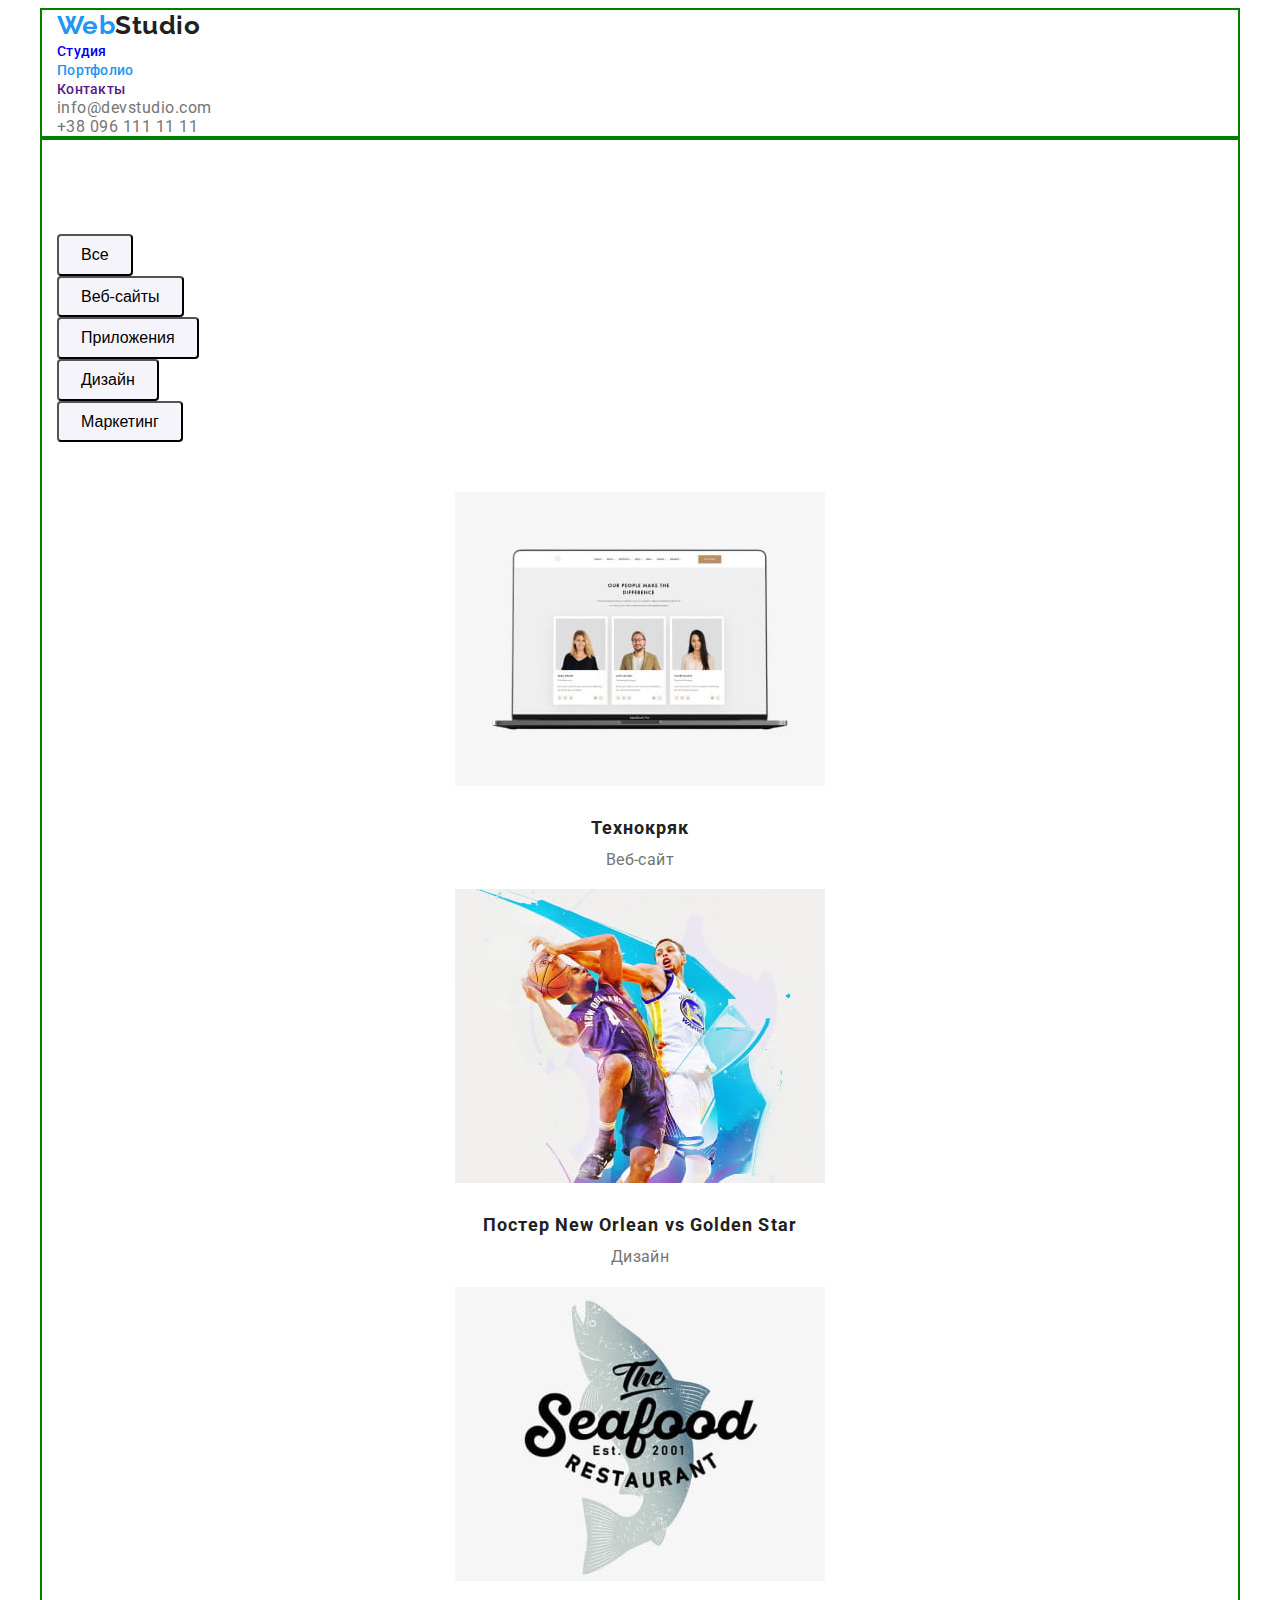
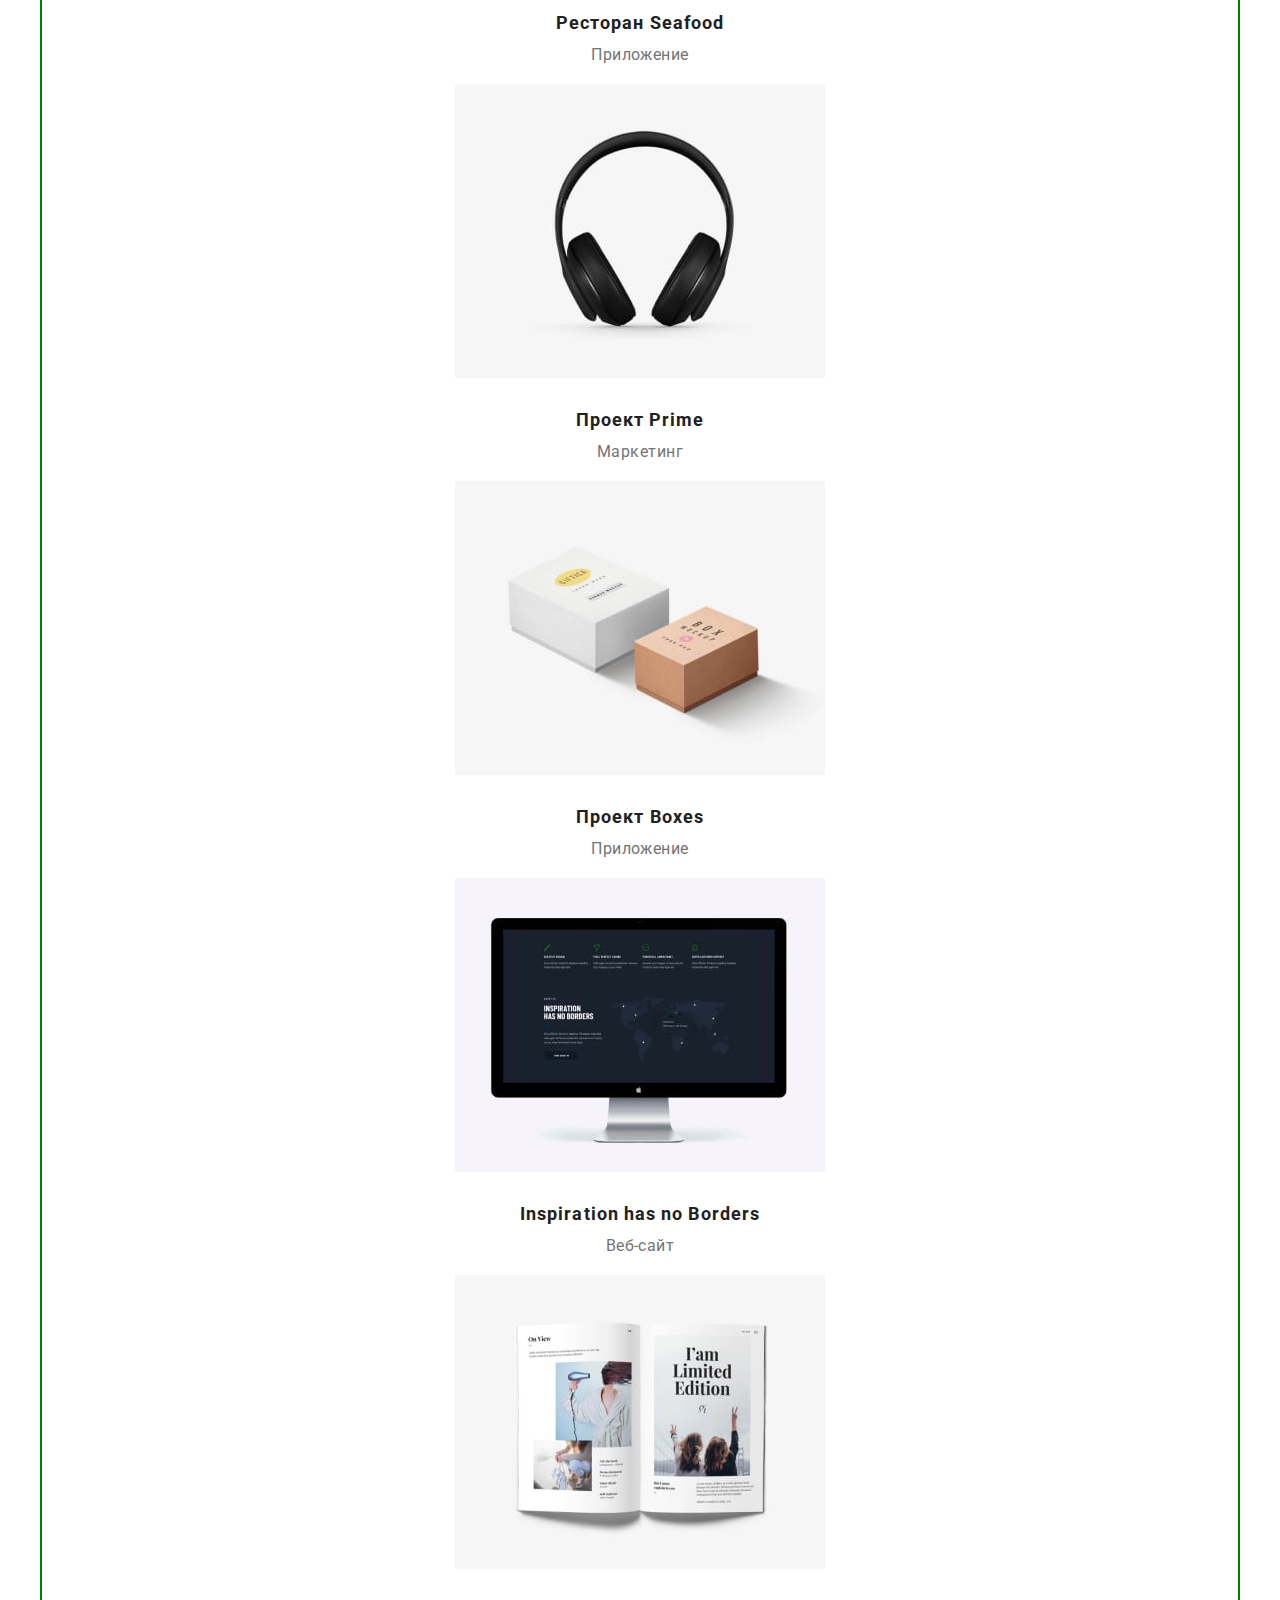
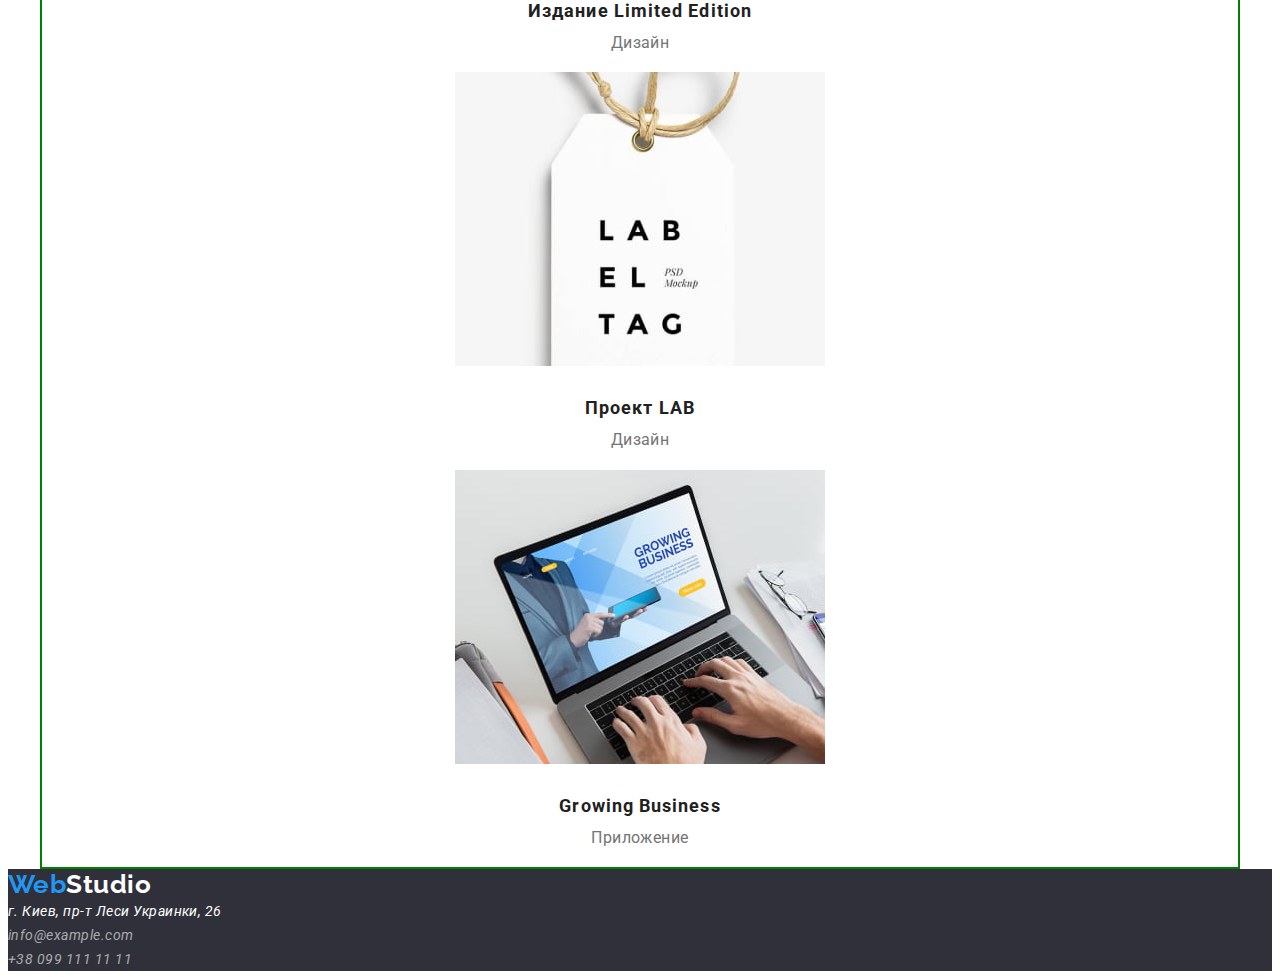
==== portfolio.html @ 25abe807 "no-flex" ====
<!DOCTYPE html>
<html lang="en">

<head>
    <meta charset="UTF-8">
    <meta http-equiv="X-UA-Compatible" content="IE=edge">
    <meta name="viewport" content="width=device-width, initial-scale=1.0">
    <title>Web Studio</title>
    <link
        href="https://fonts.googleapis.com/css2?family=Oleo+Script&family=Raleway:wght@700&family=Roboto:wght@400;500;700;900&display=swap"
        rel="stylesheet">
    <link rel="stylesheet" href="./css/styles.css">
</head>

<body>

    <!--Шапка-->
    <header class="header">
        <div class="container">
            <nav>
                <a href='./index.html' lang="en" class="header-logo">Web<span class="studio-header">Studio</span></a>
            
                <ul lang="ru" class="header-nav list">
                    <li><a href='./index.html' class="nav-li">Студия</a></li>
                    <li><a href='./portfolio.html' class="nav-li current">Портфолио</a></li>
                    <li><a href='' class="nav-li">Контакты</a></li>
                </ul>
            
            </nav>
            
            <ul class="header-contacts list">
                <li><a href='mailto:info@devstudio.com' class="contacts-li">info@devstudio.com</a></li>
                <li><a href='tel:+380961111111' class="contacts-li">+38 096 111 11 11</a></li>
            </ul>
        </div>
    </header>

    <!--Главный контент-->
    <main>
        <div class="container">
            <h1 hidden>Проэкты с фильтром</h1>
            <ul class="filter-list list">
                <li> <button type="button" class="button all"> Все </button></li>
                <li> <button type="button" class="button web-sites"> Веб-сайты </button></li>
                <li> <button type="button" class="button apps"> Приложения </button></li>
                <li> <button type="button" class="button design"> Дизайн </button></li>
                <li> <button type="button" class="button marketing"> Маркетинг </button></li>
            </ul>
            
            <ul class="projects-list list">
                <li class="projects-card">
                    <img src="./images/portfolio-technokryak-min.jpg" alt="notebook-with-three-personals" width="370" height="294">
                    <h2 class="title"> Технокряк</h2>
                    <p class="description">Веб-сайт</p>
                </li>
                <li class="projects-card">
                    <img src="./images/portfolio-poster-new-orlean-vs-golden-star-min.jpg" alt="two-basketballers" width="370"
                        height="294">
                    <h2 class="title"> Постер New Orlean vs Golden Star</h2>
                    <p class="description"> Дизайн</p>
                </li>
                <li class="projects-card">
                    <img src="./images/portfolio-restaurant-seafood-min.jpg" alt="logo-with-fish" width="370" height="294">
                    <h2 class="title"> Ресторан Seafood</h2>
                    <p class="description"> Приложение</p>
                </li>
                <li class="projects-card">
                    <img src="./images/portfolio-project-prime-min.jpg" alt="black-headphones" width="370" height="294">
                    <h2 class="title"> Проект Prime</h2>
                    <p class="description"> Маркетинг</p>
                </li>
                <li class="projects-card">
                    <img src="./images/portfolio-project-boxes-min.jpg" alt="two-boxes" width="370" height="294">
                    <h2 class="title"> Проект Boxes</h2>
                    <p class="description"> Приложение</p>
                </li>
                <li class="projects-card">
                    <img src="./images/portfolio-inspiration-has-no-borders-min.jpg" alt="monitor-with-world-map" width="370"
                        height="294">
                    <h2 class="title"> Inspiration has no Borders</h2>
                    <p class="description"> Веб-сайт</p>
                </li>
                <li class="projects-card">
                    <img src="./images/portfolio-magazine-limited-edition-min.jpg" alt="unfolded-magazine" width="370" height="294">
                    <h2 class="title"> Издание Limited Edition</h2>
                    <p class="description"> Дизайн</p>
                </li>
                <li class="projects-card">
                    <img src="./images/portfolio-project-lab-min.jpg" alt="sticker-label-tag" width="370" height="294">
                    <h2 class="title"> Проект LAB</h2>
                    <p class="description"> Дизайн</p>
                </li>
                <li class="projects-card">
                    <img src="./images/portfolio-growing-business-min.jpg" alt="two-hands-and-notebook" width="370" height="294">
                    <h2 class="title"> Growing Business</h2>
                    <p class="description"> Приложение</p>
                </li class="projects-card">
            </ul>
        </div>
    </main>

    <!--Футер-->
    <footer class="footer">
        <a href='./index.html' lang="en" class="footer-logo">Web<span class="studio-footer">Studio</span></a>
        <address class="footer-adreess">
            г. Киев, пр-т Леси Украинки, 26 <br>
            <a href='mailto:info@example.com' class='footer-li'>info@example.com</a> <br>
            <a href='tel:+380991111111' class='footer-li'>+38 099 111 11 11</a> <br>
        </address>        
    </footer>
</body>
</html>
---- css/styles.css ----
:root {
  --background-dark-gray-color: #2f303a;
  --background-gray-color: #f5f4fa;
  --text-blue-color: #2196f3;
  --btn-hover-blue-color: #188ce8;
  --text-black-color: #212121; /* Primary text color */
  --text-gray-color: #757575;
  --text-color-white-transparent: rgba(255, 255, 255, 0.6);
  --white-color: #ffffff; /* Primaty background c  */
}
/* ----------------- */

html {
  box-sizing: border-box;
}

*,
*::before,
*::after {
  box-sizing: inherit;
}

body {
  color: var(--text-black-color);
  background-color: var(--white-color);

  font-family: Roboto, sans-serif;
  font-weight: 400;
  letter-spacing: 0.03em;
}

h2 {
  font-weight: 700;
  font-size: 36px;
  line-height: 1.7;
  text-align: center;
}

h1,
h2,
h3,
h4,
h5,
h6,
ul,
p {
  margin-top: 0;
  margin-bottom: 0;
  padding: 0;
}

.list {
  list-style-type: none;
}

.container {
  width: 1200px;
  padding-left: 15px;
  padding-right: 15px;
  margin: 0 auto;

  border: 2px solid green;
}

/* ----------------- */

/* Шапка и Футер*/

.studio-header {
  color: var(--text-black-color);
}

.studio-footer {
  color: var(--white-color);
}

.header-logo,
.footer-logo {
  color: var(--text-blue-color);

  font-family: Raleway;
  font-weight: 700;
  font-size: 26px;
  line-height: 1.2;
  text-decoration: none;
}

.nav-li {
  font-weight: 500;
  font-size: 14px;
  line-height: 1.14;
  letter-spacing: 0.02em;
  text-decoration: none;
}

.current {
  color: var(--text-blue-color);
}

.contacts-li {
  color: var(--text-gray-color);
  text-decoration: none;
}

.header-nav .nav-li:hover,
.header-nav .nav-li:focus,
.header-contacts .contacts-li:hover,
.header-contacts .contacts-li:focus,
.footer-li:hover,
.footer-li:focus {
  color: var(--text-blue-color);
}

.footer {
  background-color: var(--background-dark-gray-color);
  text-decoration: none;
}

.footer-adreess {
  color: var(--white-color);

  font-size: 14px;
  line-height: 1.7;
}

.footer-li {
  color: var(--text-color-white-transparent);
  text-decoration: none;
}

/* Основной контент */

/* "Герой" */

.hero {
  margin-bottom: 94px;

  background-color: var(--background-dark-gray-color);

  text-align: center;
}

.hero > .hero-title {
  margin-bottom: 30px;

  color: var(--white-color);

  font-weight: 900;
  font-size: 44px;
  line-height: 1.36;
  letter-spacing: 0.06em;
  text-transform: uppercase;
}

.hero-button {
  display: inline-block;
  padding: 10px 32px;

  border-radius: 4px;
  background-color: var(--text-blue-color);
  color: var(--white-color);
  border: 1px solid transparent;

  font-weight: 700;
  font-size: 16px;
  line-height: 1.9;
  text-align: center;
  letter-spacing: 0.06em;
  cursor: pointer;
}

.hero-button:hover,
.hero-button:focus {
  background-color: var(--btn-hover-blue-color);
  color: var(--white-color);
}

/* Секция: Преимущества организации */
.section.main-advantages {
  margin-bottom: 94px;
}

.main-advantages .title {
  margin-top: 0;
  margin-bottom: 10px;

  font-weight: 700;
  font-size: 14px;
  line-height: 1.14;
  text-transform: uppercase;
}

.main-advantages .description {
  margin: 0;

  color: var(--text-gray-color);
  font-size: 14px;
  line-height: 1.7;
}

/*Секция: Чем мы занимаемся*/

.section.working {
  margin-bottom: 94px;
}

.section.working > .section-title {
  margin-bottom: 50px;
}

/* Секция: Наша команда + проэкты с Портфолио (portfolio.html) */
.section.personal {
  padding-top: 94px;
  padding-bottom: 94px;

  background-color: var(--background-gray-color);
  text-align: center;
}

.personal-card .title {
  margin-top: 30px;
  margin-bottom: 10px;
}

.personal-card .description {
  margin-bottom: 30px;
}

.section.personal .section-title {
  margin-bottom: 50px;
}

.personal-card .title,
.personal-card .description {
  font-weight: 500;
  font-size: 16px;
  line-height: 1.2;
  text-align: center;
}

.personal-card .description,
.projects-card .description {
  color: var(--text-gray-color);

  font-size: 16px;
  line-height: 1.2;
  text-align: center;
}

.projects-card .title {
  font-weight: 700;
  font-size: 18px;
  line-height: 2;
  letter-spacing: 0.06em;
}

/* Фильтр */
.projects-card {
  text-align: center;
}

.filter-list {
  margin-top: 94px;
  margin-bottom: 50px;
}

.filter-list .button {
  padding: 6px 22px;

  background-color: var(--background-gray-color);
  color: var (--text-black-color);

  font-weight: 500;
  font-size: 16px;
  line-height: 1.6;
  text-align: center;
  cursor: pointer;
  border-radius: 4px;
}

.filter-list .button:hover,
.filter-list .button:focus {
  background-color: var(--text-blue-color);
  color: var(--white-color);
}

.projects-card > .title {
  margin-top: 20px;
  margin-bottom: 4px;
}

.projects-card > .description {
  margin-bottom: 20px;
}
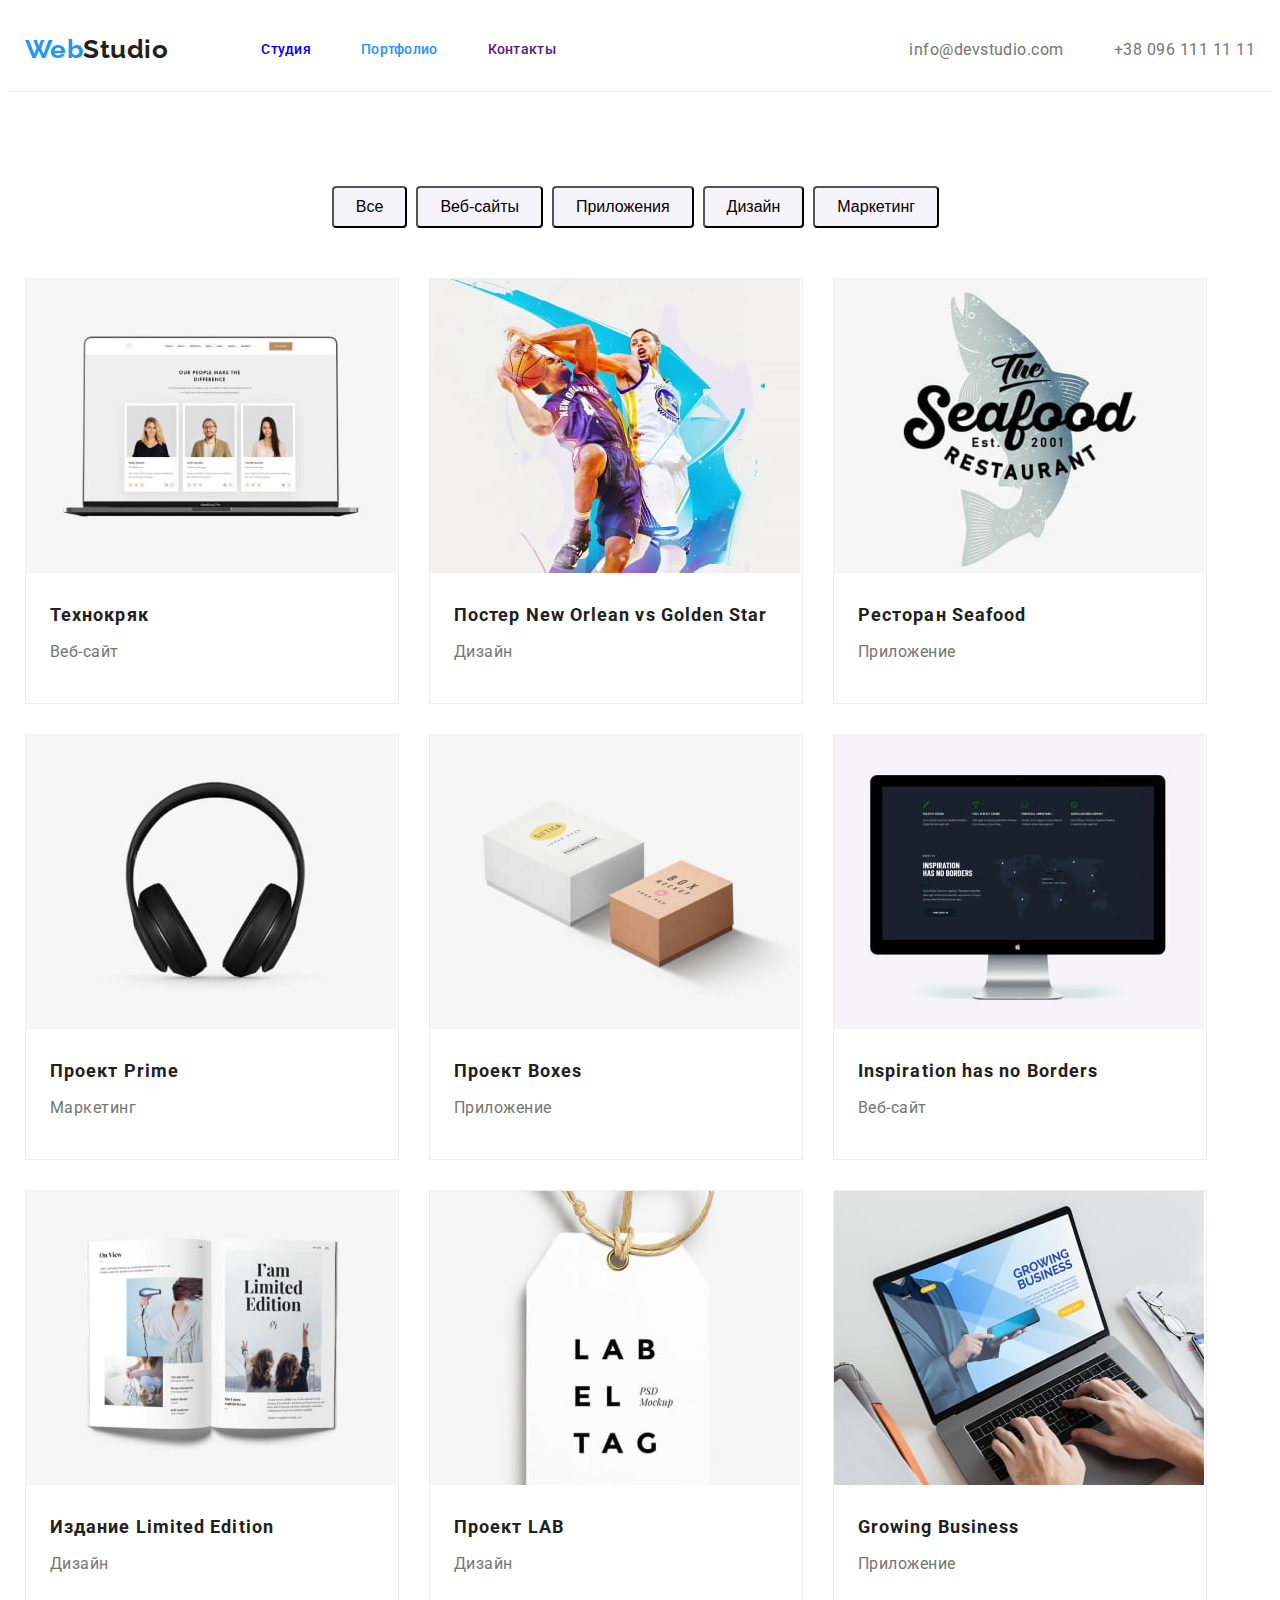
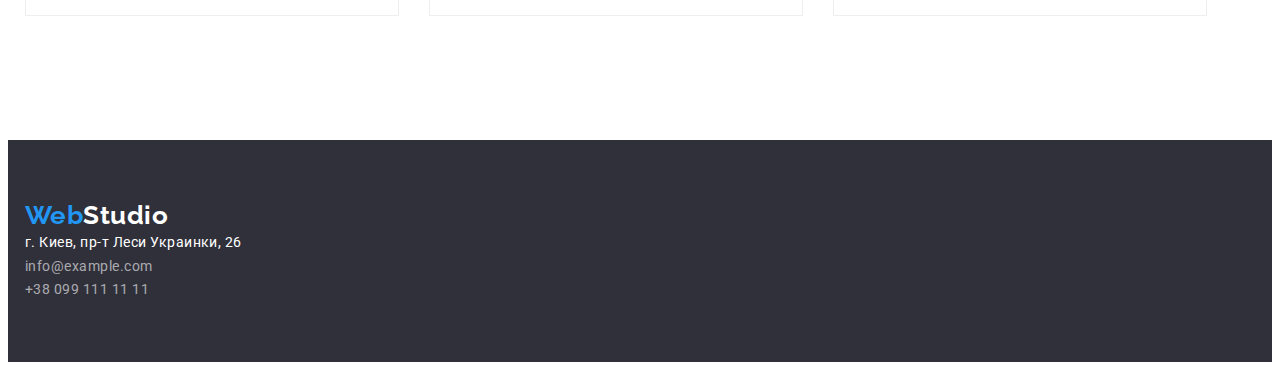
==== commit 9f099425: "flex" ====
--- a/portfolio.html
+++ b/portfolio.html
@@ -6,6 +6,9 @@
     <meta http-equiv="X-UA-Compatible" content="IE=edge">
     <meta name="viewport" content="width=device-width, initial-scale=1.0">
     <title>Web Studio</title>
+    <link rel="stylesheet" href="https://cdnjs.cloudflare.com/ajax/libs/modern-normalize/1.1.0/modern-normalize.min.css"
+        integrity="sha512-wpPYUAdjBVSE4KJnH1VR1HeZfpl1ub8YT/NKx4PuQ5NmX2tKuGu6U/JRp5y+Y8XG2tV+wKQpNHVUX03MfMFn9Q=="
+        crossorigin="anonymous" referrerpolicy="no-referrer" />
     <link
         href="https://fonts.googleapis.com/css2?family=Oleo+Script&family=Raleway:wght@700&family=Roboto:wght@400;500;700;900&display=swap"
         rel="stylesheet">
@@ -16,35 +19,35 @@
 
     <!--Шапка-->
     <header class="header">
-        <div class="container">
-            <nav>
+        <div class="container main-nav">
+            <nav class="site-nav main-nav">
                 <a href='./index.html' lang="en" class="header-logo">Web<span class="studio-header">Studio</span></a>
-            
+    
                 <ul lang="ru" class="header-nav list">
-                    <li><a href='./index.html' class="nav-li">Студия</a></li>
-                    <li><a href='./portfolio.html' class="nav-li current">Портфолио</a></li>
-                    <li><a href='' class="nav-li">Контакты</a></li>
+                    <li class="nav-item"><a href='./index.html' class="nav-link">Студия</a></li>
+                    <li class="nav-item"><a href='./portfolio.html' class="nav-link current">Портфолио</a></li>
+                    <li class="nav-item"><a href='' class="nav-link">Контакты</a></li>
                 </ul>
-            
             </nav>
-            
-            <ul class="header-contacts list">
-                <li><a href='mailto:info@devstudio.com' class="contacts-li">info@devstudio.com</a></li>
-                <li><a href='tel:+380961111111' class="contacts-li">+38 096 111 11 11</a></li>
+    
+            <ul class="header-contacts list ">
+                <li class="contacts-item"><a href='mailto:info@devstudio.com' class="contacts-link">info@devstudio.com</a>
+                </li>
+                <li class="contacts-item"><a href='tel:+380961111111' class="contacts-link">+38 096 111 11 11</a></li>
             </ul>
         </div>
-    </header>
+    </header
 
     <!--Главный контент-->
     <main>
         <div class="container">
             <h1 hidden>Проэкты с фильтром</h1>
             <ul class="filter-list list">
-                <li> <button type="button" class="button all"> Все </button></li>
-                <li> <button type="button" class="button web-sites"> Веб-сайты </button></li>
-                <li> <button type="button" class="button apps"> Приложения </button></li>
-                <li> <button type="button" class="button design"> Дизайн </button></li>
-                <li> <button type="button" class="button marketing"> Маркетинг </button></li>
+                <li class="filter-list-item"> <button type="button" class="button all"> Все </button></li>
+                <li class="filter-list-item"> <button type="button" class="button web-sites"> Веб-сайты </button></li>
+                <li class="filter-list-item"> <button type="button" class="button apps"> Приложения </button></li>
+                <li class="filter-list-item"> <button type="button" class="button design"> Дизайн </button></li>
+                <li class="filter-list-item"> <button type="button" class="button marketing"> Маркетинг </button></li>
             </ul>
             
             <ul class="projects-list list">
@@ -94,19 +97,22 @@
                     <img src="./images/portfolio-growing-business-min.jpg" alt="two-hands-and-notebook" width="370" height="294">
                     <h2 class="title"> Growing Business</h2>
                     <p class="description"> Приложение</p>
-                </li class="projects-card">
+                </li>
+            
             </ul>
         </div>
     </main>
 
     <!--Футер-->
     <footer class="footer">
-        <a href='./index.html' lang="en" class="footer-logo">Web<span class="studio-footer">Studio</span></a>
-        <address class="footer-adreess">
-            г. Киев, пр-т Леси Украинки, 26 <br>
-            <a href='mailto:info@example.com' class='footer-li'>info@example.com</a> <br>
-            <a href='tel:+380991111111' class='footer-li'>+38 099 111 11 11</a> <br>
-        </address>        
+        <div class="container">
+            <a href='./index.html' lang="en" class="footer-logo">Web<span class="studio-footer">Studio</span></a>
+            <address class="footer-adreess">
+                г. Киев, пр-т Леси Украинки, 26 <br>
+                <a href='mailto:info@example.com' class='footer-link'>info@example.com</a> <br>
+                <a href='tel:+380991111111' class='footer-link'>+38 099 111 11 11</a> <br>
+            </address>
+        </div>
     </footer>
 </body>
 </html>--- a/css/styles.css
+++ b/css/styles.css
@@ -10,7 +10,7 @@
 }
 /* ----------------- */
 
-html {
+/* html {
   box-sizing: border-box;
 }
 
@@ -18,7 +18,7 @@
 *::before,
 *::after {
   box-sizing: inherit;
-}
+} */
 
 body {
   color: var(--text-black-color);
@@ -36,35 +36,42 @@
   text-align: center;
 }
 
+/* ----------------- */
+/* Мой "Нормализатор" */
 h1,
 h2,
 h3,
 h4,
 h5,
 h6,
-ul,
 p {
   margin-top: 0;
   margin-bottom: 0;
-  padding: 0;
-}
-
-.list {
+}
+
+ul {
+  margin-top: 0;
+  margin-bottom: 0;
+  padding-left: 0;
   list-style-type: none;
 }
 
 .container {
-  width: 1200px;
+  width: 1230px;
   padding-left: 15px;
   padding-right: 15px;
   margin: 0 auto;
 
-  border: 2px solid green;
+  /* border: 2px solid green; */
 }
 
 /* ----------------- */
 
 /* Шапка и Футер*/
+
+.header {
+  border-bottom: 1px solid #ececec;
+}
 
 .studio-header {
   color: var(--text-black-color);
@@ -85,7 +92,27 @@
   text-decoration: none;
 }
 
-.nav-li {
+/* Навигация */
+.main-nav {
+  display: flex;
+  align-items: center;
+  /* justify-content: space-between; */
+}
+
+.header-nav {
+  display: flex;
+  margin-left: 93px;
+}
+
+.header-nav > .nav-item:not(:last-child) {
+  margin-right: 50px;
+}
+
+.header-nav .nav-link {
+  display: block;
+  padding-top: 32px;
+  padding-bottom: 32px;
+
   font-weight: 500;
   font-size: 14px;
   line-height: 1.14;
@@ -97,35 +124,57 @@
   color: var(--text-blue-color);
 }
 
-.contacts-li {
+.header-nav .nav-link:hover,
+.header-nav .nav-link:focus,
+.header-contacts .contacts-link:hover,
+.header-contacts .contacts-link:focus,
+.footer-link:hover,
+.footer-link:focus {
+  color: var(--text-blue-color);
+}
+
+.header-contacts {
+  display: flex;
+  margin-left: auto;
+}
+
+.header-contacts .contacts-item + .contacts-item {
+  margin-left: 50px;
+}
+
+.header-contacts .contacts-link {
   color: var(--text-gray-color);
   text-decoration: none;
-}
-
-.header-nav .nav-li:hover,
-.header-nav .nav-li:focus,
-.header-contacts .contacts-li:hover,
-.header-contacts .contacts-li:focus,
-.footer-li:hover,
-.footer-li:focus {
-  color: var(--text-blue-color);
+
+  display: block;
+  padding-top: 32px;
+  padding-bottom: 32px;
 }
 
 .footer {
+  padding-top: 60px;
+  padding-bottom: 60px;
+
   background-color: var(--background-dark-gray-color);
   text-decoration: none;
 }
 
+.footer-logo {
+  margin-bottom: 20px;
+}
+
 .footer-adreess {
   color: var(--white-color);
 
   font-size: 14px;
   line-height: 1.7;
-}
-
-.footer-li {
+  font-style: normal;
+}
+
+.footer-link {
   color: var(--text-color-white-transparent);
   text-decoration: none;
+  margin-top: 9px;
 }
 
 /* Основной контент */
@@ -133,7 +182,8 @@
 /* "Герой" */
 
 .hero {
-  margin-bottom: 94px;
+  padding-top: 200px;
+  padding-bottom: 200px;
 
   background-color: var(--background-dark-gray-color);
 
@@ -177,7 +227,17 @@
 
 /* Секция: Преимущества организации */
 .section.main-advantages {
-  margin-bottom: 94px;
+  padding-top: 94px;
+  padding-bottom: 47px;
+}
+
+.main-advantages.list {
+  display: flex;
+  justify-content: space-between;
+}
+
+.main-advantages-item + .main-advantages-item {
+  margin-left: 30px;
 }
 
 .main-advantages .title {
@@ -201,11 +261,20 @@
 /*Секция: Чем мы занимаемся*/
 
 .section.working {
-  margin-bottom: 94px;
-}
-
-.section.working > .section-title {
+  padding-top: 47px;
+  padding-bottom: 94px;
+}
+
+.section.working .section-title {
   margin-bottom: 50px;
+}
+
+.working-list {
+  display: flex;
+}
+
+.working-list-item + .working-list-item {
+  margin-left: 30px;
 }
 
 /* Секция: Наша команда + проэкты с Портфолио (portfolio.html) */
@@ -217,17 +286,28 @@
   text-align: center;
 }
 
+.section.personal .section-title {
+  margin-bottom: 50px;
+}
+
+.personal-card {
+  max-width: calc((100% - 90px) / 4);
+  margin-right: 30px;
+  max-height: 368px;
+
+  background-color: var(--white-color);
+  padding-bottom: 30px;
+  display: inline-block;
+  border-radius: 0px 0px 4px 4px;
+}
+
+.personal-card:nth-child(4n) {
+  margin-right: 0;
+}
+
 .personal-card .title {
   margin-top: 30px;
   margin-bottom: 10px;
-}
-
-.personal-card .description {
-  margin-bottom: 30px;
-}
-
-.section.personal .section-title {
-  margin-bottom: 50px;
 }
 
 .personal-card .title,
@@ -238,8 +318,7 @@
   text-align: center;
 }
 
-.personal-card .description,
-.projects-card .description {
+.personal-card .description {
   color: var(--text-gray-color);
 
   font-size: 16px;
@@ -247,48 +326,87 @@
   text-align: center;
 }
 
+/* Фильтр */
+.filter-list {
+  padding-top: 94px;
+  display: flex;
+  flex-wrap: nowrap;
+  justify-content: center;
+}
+
+.filter-list .filter-list-item {
+  margin-right: 9px;
+}
+
+.filter-list .button {
+  padding: 6px 22px;
+
+  background-color: var(--background-gray-color);
+  color: var (--text-black-color);
+
+  font-weight: 500;
+  font-size: 16px;
+  line-height: 1.6;
+  text-align: center;
+  cursor: pointer;
+  border-radius: 4px;
+}
+
+.filter-list .button:last-child {
+  margin: 0;
+}
+
+.filter-list .button:hover,
+.filter-list .button:focus {
+  background-color: var(--text-blue-color);
+  color: var(--white-color);
+}
+
+.projects-list {
+  padding-top: 50px;
+  padding-bottom: 94px;
+
+  display: flex;
+  flex-wrap: wrap;
+}
+
+.projects-card {
+  width: 372px;
+  height: 404px;
+
+  margin-right: 30px;
+  margin-bottom: 30px;
+
+  padding-bottom: 20px;
+  border: 1px solid #eeeeee;
+}
+
+.projects-card:nth-child(3n) {
+  margin-right: 0;
+}
+
+.projects-card:nth-last-child(-3 + n) {
+  margin-bottom: 0;
+}
+
 .projects-card .title {
+  margin-top: 20px;
+  margin-bottom: 4px;
+  padding-right: 24px;
+  padding-left: 24px;
+
+  text-align: start;
   font-weight: 700;
   font-size: 18px;
   line-height: 2;
   letter-spacing: 0.06em;
 }
 
-/* Фильтр */
-.projects-card {
-  text-align: center;
-}
-
-.filter-list {
-  margin-top: 94px;
-  margin-bottom: 50px;
-}
-
-.filter-list .button {
-  padding: 6px 22px;
-
-  background-color: var(--background-gray-color);
-  color: var (--text-black-color);
-
-  font-weight: 500;
+.projects-card .description {
+  padding-right: 24px;
+  padding-left: 24px;
+
   font-size: 16px;
-  line-height: 1.6;
-  text-align: center;
-  cursor: pointer;
-  border-radius: 4px;
-}
-
-.filter-list .button:hover,
-.filter-list .button:focus {
-  background-color: var(--text-blue-color);
-  color: var(--white-color);
-}
-
-.projects-card > .title {
-  margin-top: 20px;
-  margin-bottom: 4px;
-}
-
-.projects-card > .description {
-  margin-bottom: 20px;
-}
+  line-height: 1.87;
+  color: var(--text-gray-color);
+}
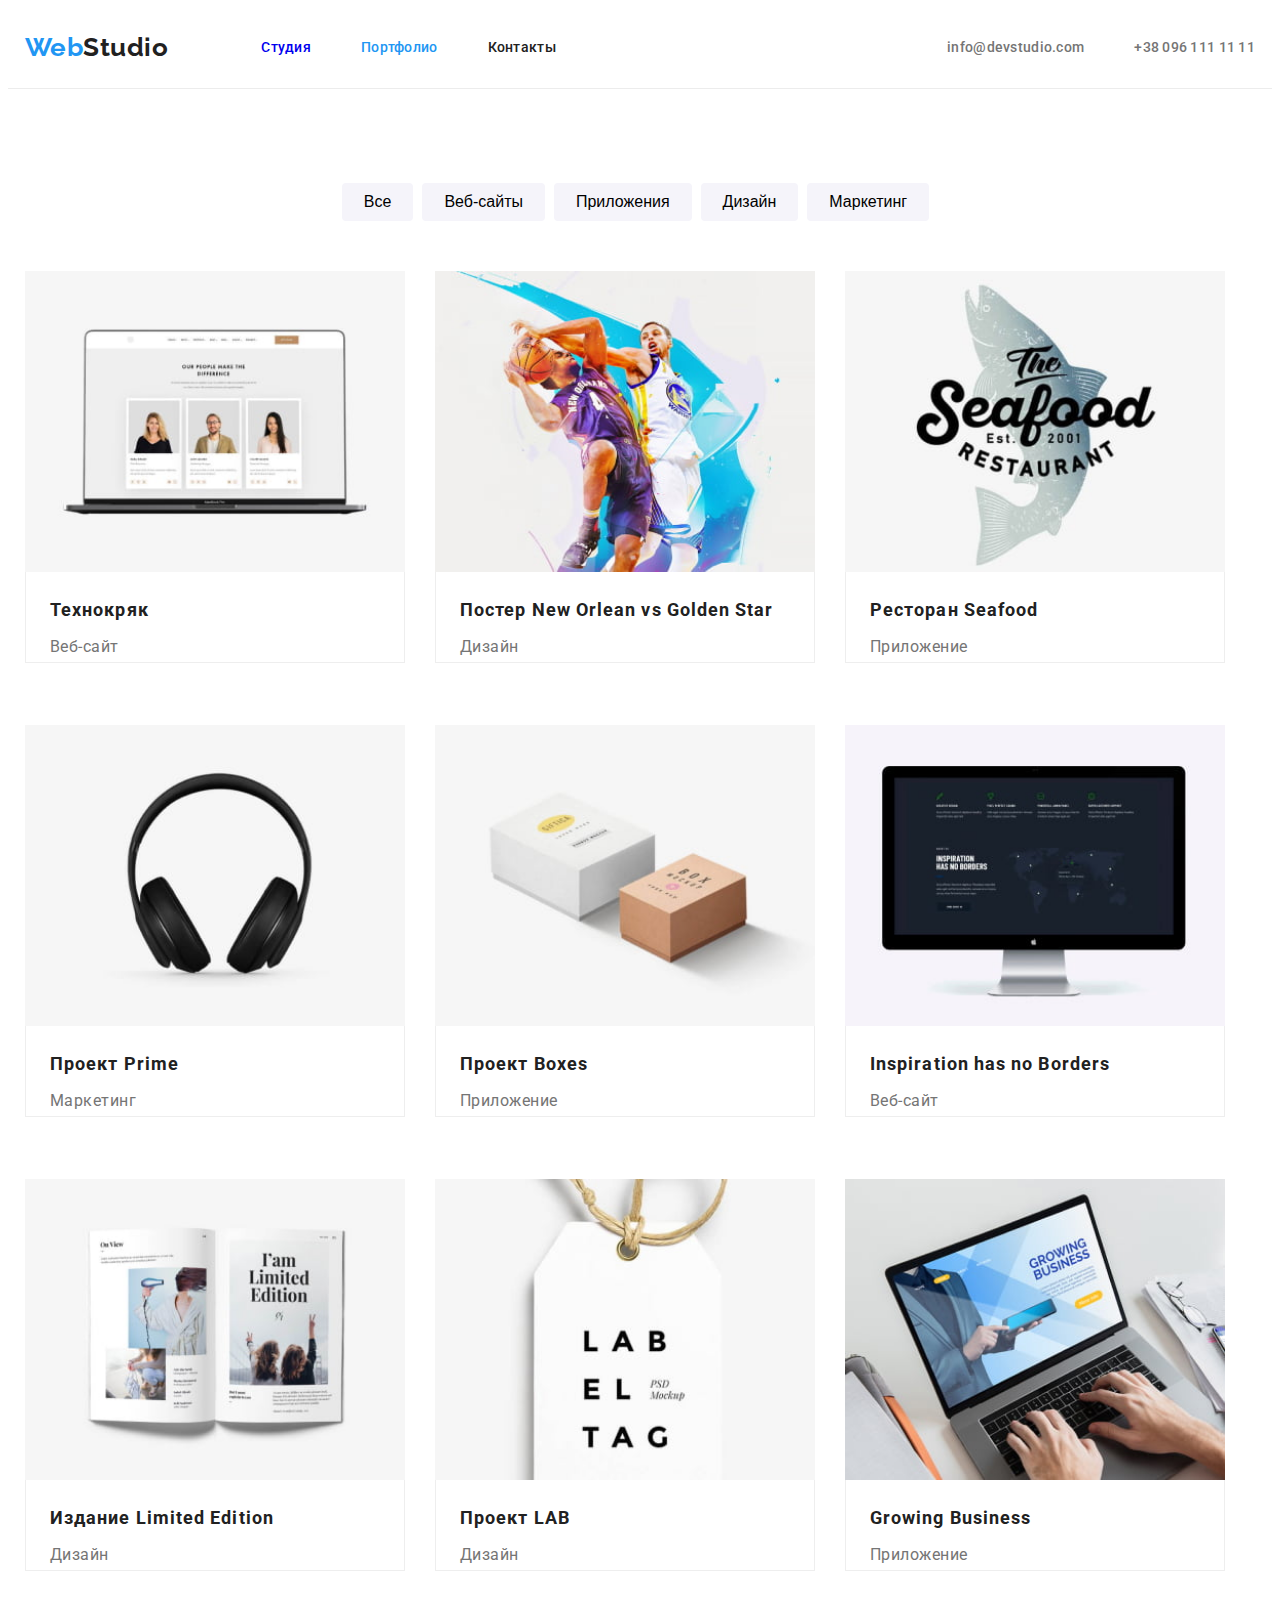
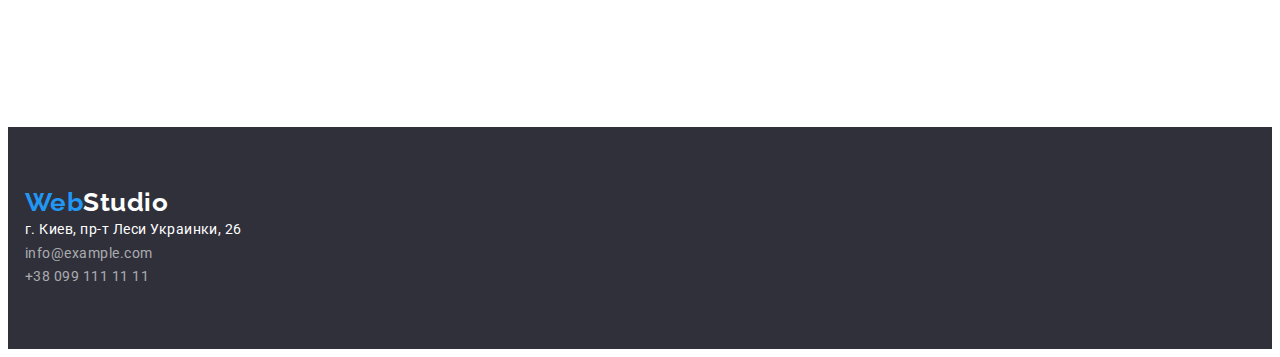
==== commit 8eec2691: "fix3" ====
--- a/portfolio.html
+++ b/portfolio.html
@@ -31,8 +31,7 @@
             </nav>
     
             <ul class="header-contacts list ">
-                <li class="contacts-item"><a href='mailto:info@devstudio.com' class="contacts-link">info@devstudio.com</a>
-                </li>
+                <li class="contacts-item"><a href='mailto:info@devstudio.com' class="contacts-link">info@devstudio.com</a></li>
                 <li class="contacts-item"><a href='tel:+380961111111' class="contacts-link">+38 096 111 11 11</a></li>
             </ul>
         </div>
@@ -43,66 +42,81 @@
         <div class="container">
             <h1 hidden>Проэкты с фильтром</h1>
             <ul class="filter-list list">
-                <li class="filter-list-item"> <button type="button" class="button all"> Все </button></li>
-                <li class="filter-list-item"> <button type="button" class="button web-sites"> Веб-сайты </button></li>
-                <li class="filter-list-item"> <button type="button" class="button apps"> Приложения </button></li>
-                <li class="filter-list-item"> <button type="button" class="button design"> Дизайн </button></li>
-                <li class="filter-list-item"> <button type="button" class="button marketing"> Маркетинг </button></li>
+                <li class="filter-list-item"> <button type="button" class="button all">         Все         </button></li>
+                <li class="filter-list-item"> <button type="button" class="button web-sites">   Веб-сайты   </button></li>
+                <li class="filter-list-item"> <button type="button" class="button apps">        Приложения  </button></li>
+                <li class="filter-list-item"> <button type="button" class="button design">      Дизайн      </button></li>
+                <li class="filter-list-item"> <button type="button" class="button marketing">   Маркетинг   </button></li>
             </ul>
             
             <ul class="projects-list list">
                 <li class="projects-card">
                     <img src="./images/portfolio-technokryak-min.jpg" alt="notebook-with-three-personals" width="370" height="294">
-                    <h2 class="title"> Технокряк</h2>
-                    <p class="description">Веб-сайт</p>
+                    <div class="card-content">
+                        <h2 class="title"> Технокряк</h2>
+                        <p class="description">Веб-сайт</p>
+                    </div>       
                 </li>
                 <li class="projects-card">
-                    <img src="./images/portfolio-poster-new-orlean-vs-golden-star-min.jpg" alt="two-basketballers" width="370"
-                        height="294">
-                    <h2 class="title"> Постер New Orlean vs Golden Star</h2>
-                    <p class="description"> Дизайн</p>
-                </li>
-                <li class="projects-card">
-                    <img src="./images/portfolio-restaurant-seafood-min.jpg" alt="logo-with-fish" width="370" height="294">
-                    <h2 class="title"> Ресторан Seafood</h2>
-                    <p class="description"> Приложение</p>
-                </li>
-                <li class="projects-card">
-                    <img src="./images/portfolio-project-prime-min.jpg" alt="black-headphones" width="370" height="294">
-                    <h2 class="title"> Проект Prime</h2>
-                    <p class="description"> Маркетинг</p>
-                </li>
-                <li class="projects-card">
-                    <img src="./images/portfolio-project-boxes-min.jpg" alt="two-boxes" width="370" height="294">
-                    <h2 class="title"> Проект Boxes</h2>
-                    <p class="description"> Приложение</p>
-                </li>
-                <li class="projects-card">
-                    <img src="./images/portfolio-inspiration-has-no-borders-min.jpg" alt="monitor-with-world-map" width="370"
-                        height="294">
-                    <h2 class="title"> Inspiration has no Borders</h2>
-                    <p class="description"> Веб-сайт</p>
-                </li>
-                <li class="projects-card">
+                    <img src="./images/portfolio-poster-new-orlean-vs-golden-star-min.jpg" alt="two-basketballers" width="370" height="294">
+                    <div class="card-content">
+                            <h2 class="title"> Постер New Orlean vs Golden Star</h2>
+                            <p class="description"> Дизайн</p>  
+                        </div>
+                    </li>
+                    <li class="projects-card">
+                        <img src="./images/portfolio-restaurant-seafood-min.jpg" alt="logo-with-fish" width="370" height="294">
+                        <div class="card-content">
+                            <h2 class="title"> Ресторан Seafood</h2>
+                            <p class="description"> Приложение</p>
+                        </div>
+                    </li>
+                    <li class="projects-card">
+                        <img src="./images/portfolio-project-prime-min.jpg" alt="black-headphones" width="370" height="294">
+                        <div class="card-content">
+                            <h2 class="title"> Проект Prime</h2>
+                            <p class="description"> Маркетинг</p> 
+                        </div>
+                    </li>
+                    <li class="projects-card">
+                        <img src="./images/portfolio-project-boxes-min.jpg" alt="two-boxes" width="370" height="294">
+                        <div class="card-content">
+                            <h2 class="title"> Проект Boxes</h2>
+                            <p class="description"> Приложение</p>   
+                        </div>
+                    </li>
+                    <li class="projects-card">
+                        <img src="./images/portfolio-inspiration-has-no-borders-min.jpg" alt="monitor-with-world-map" width="370" height="294">
+                        <div class="card-content">
+                            <h2 class="title"> Inspiration has no Borders</h2>
+                            <p class="description"> Веб-сайт</p>                           
+                        </div>
+                    </li>
+                    <li class="projects-card">
                     <img src="./images/portfolio-magazine-limited-edition-min.jpg" alt="unfolded-magazine" width="370" height="294">
-                    <h2 class="title"> Издание Limited Edition</h2>
-                    <p class="description"> Дизайн</p>
-                </li>
-                <li class="projects-card">
-                    <img src="./images/portfolio-project-lab-min.jpg" alt="sticker-label-tag" width="370" height="294">
-                    <h2 class="title"> Проект LAB</h2>
-                    <p class="description"> Дизайн</p>
-                </li>
-                <li class="projects-card">
-                    <img src="./images/portfolio-growing-business-min.jpg" alt="two-hands-and-notebook" width="370" height="294">
-                    <h2 class="title"> Growing Business</h2>
-                    <p class="description"> Приложение</p>
-                </li>
-            
+                        <div class="card-content">
+                            <h2 class="title"> Издание Limited Edition</h2>
+                            <p class="description"> Дизайн</p>   
+                        </div>
+                    </li>
+                    <li class="projects-card">
+                        <img src="./images/portfolio-project-lab-min.jpg" alt="sticker-label-tag" width="370" height="294">
+                        <div class="card-content">
+                            <h2 class="title"> Проект LAB</h2>
+                            <p class="description"> Дизайн</p> 
+                        </div>
+                    </li>
+                    <li class="projects-card">
+                        <img src="./images/portfolio-growing-business-min.jpg" alt="two-hands-and-notebook" width="370" height="294">
+                        <div class="card-content">
+                            <h2 class="title"> Growing Business</h2>
+                            <p class="description"> Приложение</p>                       
+                        </div>
+                    </li>          
             </ul>
         </div>
     </main>
-
+    
     <!--Футер-->
     <footer class="footer">
         <div class="container">
--- a/css/styles.css
+++ b/css/styles.css
@@ -56,6 +56,12 @@
   list-style-type: none;
 }
 
+img {
+  display: block;
+  min-width: 100%;
+  height: auto;
+}
+
 .container {
   width: 1230px;
   padding-left: 15px;
@@ -120,7 +126,11 @@
   text-decoration: none;
 }
 
-.current {
+.nav-link:visited {
+  color: var(--text-black-color);
+}
+
+.nav-link.current {
   color: var(--text-blue-color);
 }
 
@@ -136,6 +146,11 @@
 .header-contacts {
   display: flex;
   margin-left: auto;
+
+  font-weight: 500;
+  font-size: 14px;
+  line-height: 1.14;
+  letter-spacing: 0.02em;
 }
 
 .header-contacts .contacts-item + .contacts-item {
@@ -236,6 +251,10 @@
   justify-content: space-between;
 }
 
+.main-advantages-item {
+  max-width: 270px;
+}
+
 .main-advantages-item + .main-advantages-item {
   margin-left: 30px;
 }
@@ -291,7 +310,7 @@
 }
 
 .personal-card {
-  max-width: calc((100% - 90px) / 4);
+  flex-basis: calc((100% - 90px) / 4);
   margin-right: 30px;
   max-height: 368px;
 
@@ -329,6 +348,8 @@
 /* Фильтр */
 .filter-list {
   padding-top: 94px;
+  margin-bottom: 50px;
+
   display: flex;
   flex-wrap: nowrap;
   justify-content: center;
@@ -350,6 +371,7 @@
   text-align: center;
   cursor: pointer;
   border-radius: 4px;
+  border: none;
 }
 
 .filter-list .button:last-child {
@@ -363,22 +385,28 @@
 }
 
 .projects-list {
-  padding-top: 50px;
+  display: flex;
+  flex-wrap: wrap;
+
   padding-bottom: 94px;
-
-  display: flex;
-  flex-wrap: wrap;
-}
-
-.projects-card {
-  width: 372px;
+}
+
+.projects-list > .projects-card {
+  flex-basis: calc(100% / 3 - 30px);
+  /* width: 372px; */
   height: 404px;
 
   margin-right: 30px;
   margin-bottom: 30px;
 
   padding-bottom: 20px;
-  border: 1px solid #eeeeee;
+}
+
+.card-content {
+  padding-top: 20px;
+  border-bottom: 1px solid #eeeeee;
+  border-right: 1px solid #eeeeee;
+  border-left: 1px solid #eeeeee;
 }
 
 .projects-card:nth-child(3n) {
@@ -390,7 +418,6 @@
 }
 
 .projects-card .title {
-  margin-top: 20px;
   margin-bottom: 4px;
   padding-right: 24px;
   padding-left: 24px;
